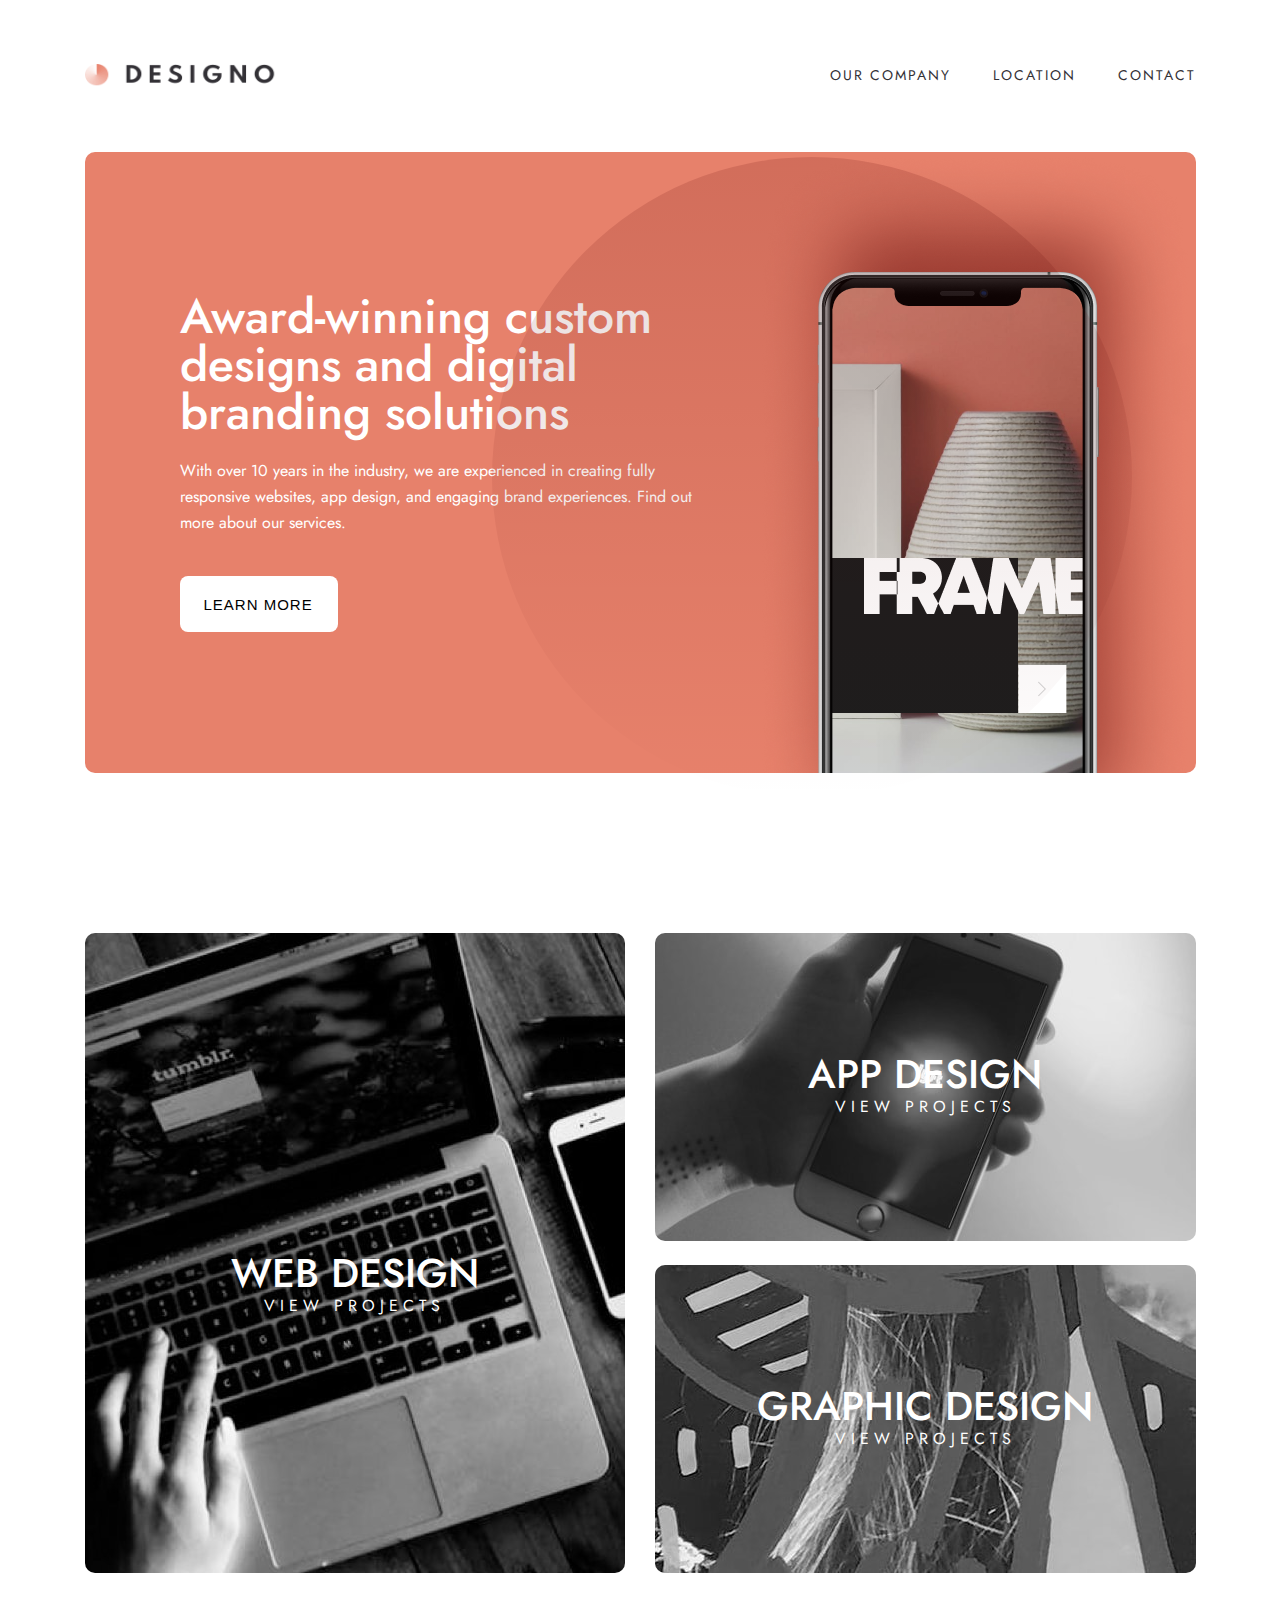
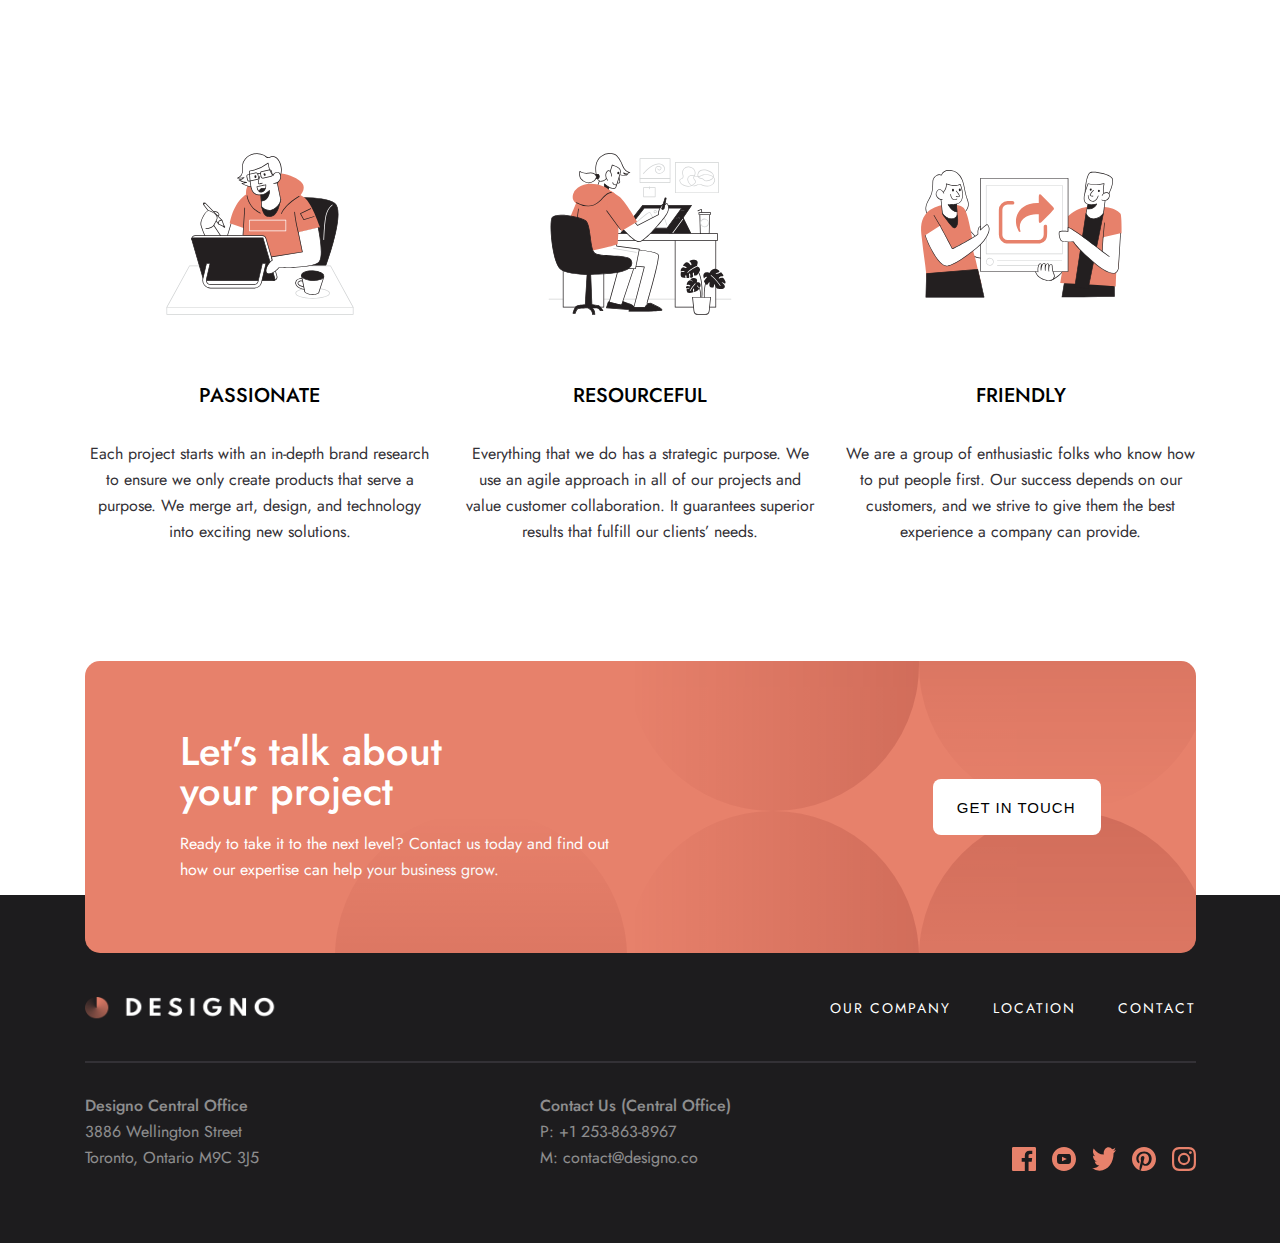
==== index.html @ fc9d99ac "some-changes" ====
<!DOCTYPE html>
<html lang="en">
  <head>
    <meta charset="UTF-8" />
    <meta name="viewport" content="width=device-width, initial-scale=1.0" />
    <title>Home</title>
    <link rel="stylesheet" href="./css/home.css" />
  </head>
  <body>
    <header>
      <nav>
        <div class="container">
          <div class="navigation">
            <img src="./images/shared/desktop/logo-dark.png" alt="logo" />
            <ul class="menu">
              <li><a href="./pages/about.html">our company</a></li>
              <li><a href="./pages/location.html">location</a></li>
              <li><a href="./pages/contact.html">contact</a></li>
            </ul>
          </div>
        </div>
      </nav>
      <div class="container">
        <div class="award-winning-main">
          <div class="award-winning-main-title">
            <h1>Award-winning custom designs and digital branding solutions</h1>
            <p>
              With over 10 years in the industry, we are experienced in creating
              fully responsive websites, app design, and engaging brand
              experiences. Find out more about our services.
            </p>
            <div class="button">
              <button class="btn btn-on-dark">Learn More</button>
            </div>
          </div>
          <img src="./images/home/phone-img.png" alt="phone" />
          <img
            class="circle"
            src="./images/home/desktop/bg-pattern-hero-home.svg"
            alt="img"
          />
        </div>
      </div>
    </header>
    <main>
      <section>
        <div class="container">
          <div class="design-main">
            <div class="web-design">
              <h2>WEB DESIGN</h2>
              <p>VIEW PROJECTS</p>
            </div>
            <div class="app-fraphic-design">
              <div class="app-design">
                <h2>APP DESIGN</h2>
                <p>VIEW PROJECTS</p>
              </div>
              <div class="graphic-design">
                <h2>GRAPHIC DESIGN</h2>
                <p>VIEW PROJECTS</p>
              </div>
            </div>
          </div>
        </div>
      </section>
      <section>
        <div class="container">
          <div class="passionate-resourceful-frendly-main">
            <div class="passionate-resourceful-frendly">
              <img
                src="./images/home/desktop/illustration-passionate.svg"
                alt="passionate"
              />
              <h3>PASSIONATE</h3>
              <p>
                Each project starts with an in-depth brand research to ensure we
                only create products that serve a purpose. We merge art, design,
                and technology into exciting new solutions.
              </p>
            </div>
            <div class="passionate-resourceful-frendly">
              <img
                src="./images/home/desktop/illustration-resourceful.svg"
                alt="passionate"
              />
              <h3>RESOURCEFUL</h3>
              <p>
                Everything that we do has a strategic purpose. We use an agile
                approach in all of our projects and value customer
                collaboration. It guarantees superior results that fulfill our
                clients’ needs.
              </p>
            </div>
            <div class="passionate-resourceful-frendly">
              <img
                src="./images/home/desktop/illustration-friendly.svg"
                alt="passionate"
              />
              <h3>FRIENDLY</h3>
              <p>
                We are a group of enthusiastic folks who know how to put people
                first. Our success depends on our customers, and we strive to
                give them the best experience a company can provide.
              </p>
            </div>
          </div>
        </div>
      </section>
    </main>
    <footer>
      <div class="container">
        <div class="footer-all">
          <div class="lets-talk-main">
            <div class="lets-talk-title">
              <h2>Let’s talk about your project</h2>
              <p>
                Ready to take it to the next level? Contact us today and find
                out how our expertise can help your business grow.
              </p>
            </div>
            <div class="lets-talk-btn">
              <button class="btn btn-on-dark">Get in touch</button>
            </div>
            <img
              class="footer-bg-img"
              src="./images/shared/desktop/bg-pattern-call-to-action.svg"
              alt="bg-pattern-call-to-action"
            />
          </div>
          <div class="designo-main">
            <div class="designo">
              <img src="./images/shared/desktop/logo-light.png" alt="designo" />
              <ul class="menu-footer">
                <li><a href="./pages/about.html">our company</a></li>
                <li><a href="./pages/location.html">location</a></li>
                <li><a href="./pages/contact.html">contact</a></li>
              </ul>
            </div>
            <span class="line"></span>
            <div class="nav-footer">
              <div class="address">
                <h4>Designo Central Office</h4>
                <p>3886 Wellington Street</p>
                <p>Toronto, Ontario M9C 3J5</p>
              </div>
              <div class="contact">
                <h4>Contact Us (Central Office)</h4>
                <p>P: +1 253-863-8967</p>
                <p>M: contact@designo.co</p>
              </div>
              <div class="web-sites">
                <img
                  src="./images/shared/desktop/icon-facebook.svg"
                  alt="icon-facebook"
                />
                <img
                  src="./images/shared/desktop/icon-youtube.svg"
                  alt="icon-instagram"
                />
                <img
                  src="./images/shared/desktop/icon-twitter.svg"
                  alt="icon-instagram"
                />
                <img
                  src="./images/shared/desktop/icon-pinterest.svg"
                  alt="icon-instagram"
                />
                <img
                  src="./images/shared/desktop/icon-instagram.svg"
                  alt="icon-instagram"
                />
              </div>
            </div>
          </div>
        </div>
      </div>
    </footer>
  </body>
</html>
---- css/home.css ----
@import "../css/navigation.css";
@import "../css/global.css";
@import "./button.css";
@import "./footer.css";
.award-winning-main {
  display: flex;
  justify-content: space-between;
  align-items: center;
  background-color: var(--peach-color);
  border-radius: 10px;
  position: relative;
  background-repeat: no-repeat;
  margin-bottom: 16rem;
  padding-left: 9.5rem;
}
.circle {
  position: absolute;
  left: 40.7rem;
  top: 5px;
}
.award-winning-main h1 {
  font-size: var(--h1-fs);
  line-height: var(--h1-2-ln);
  color: var(--white-color);
}
.award-winning-main p {
  font-size: var(--p-fs);
  line-height: var(--p-ln);
  width: 54rem;

  padding-top: 2.1rem;
  color: var(--white-color);
}
.button {
  padding-top: 4rem;
}
.design-main {
  display: flex;
  gap: 3rem;
}
.web-design,
.app-design,
.graphic-design {
  text-align: center;
  color: var(--white-color);
  border-radius: 10px;
  width: 54.1rem;
}

.app-fraphic-design {
  display: flex;
  flex-direction: column;
  gap: 2.4rem;
}
.web-design {
  background-image: url(../images/home/desktop//image-web-design-large.jpg);
  height: 64rem;
}
.web-design h2 {
  padding-top: 32rem;
}

.web-design h2,
.app-design h2,
.graphic-design h2 {
  font-size: var(--h2-fs);
  line-height: var(--h1-2-ln);
}
.app-design,
.graphic-design {
  display: flex;
  flex-direction: column;
  justify-content: center;
}

.web-design p,
.app-design p,
.graphic-design p {
  font-size: var(--p-fs);
  line-height: var(--p-ln);
  letter-spacing: var(--h3-ls);
}
.app-design {
  height: 30.8rem;
  background-image: url(../images/home/desktop/image-app-design.jpg);
}
.graphic-design {
  background-image: url(../images/home/desktop/image-graphic-design.jpg);
  height: 30.8rem;
}
.passionate-resourceful-frendly-main {
  display: flex;
  align-items: center;
  justify-content: space-between;
  padding-top: 16rem;
}
.passionate-resourceful-frendly {
  display: flex;
  flex-direction: column;
  align-items: center;
  text-align: center;
  max-width: 35rem;
}
.passionate-resourceful-frendly h3 {
  font-size: var(--h3-fs);
  line-height: 2.6rem;
  padding-top: 4.8rem;
  padding-bottom: 3.2rem;
  text-transform: uppercase;
}
.passionate-resourceful-frendly p {
  font-size: var(--p-fs);
  line-height: var(--p-ln);
  color: var(--dark-gray);
}
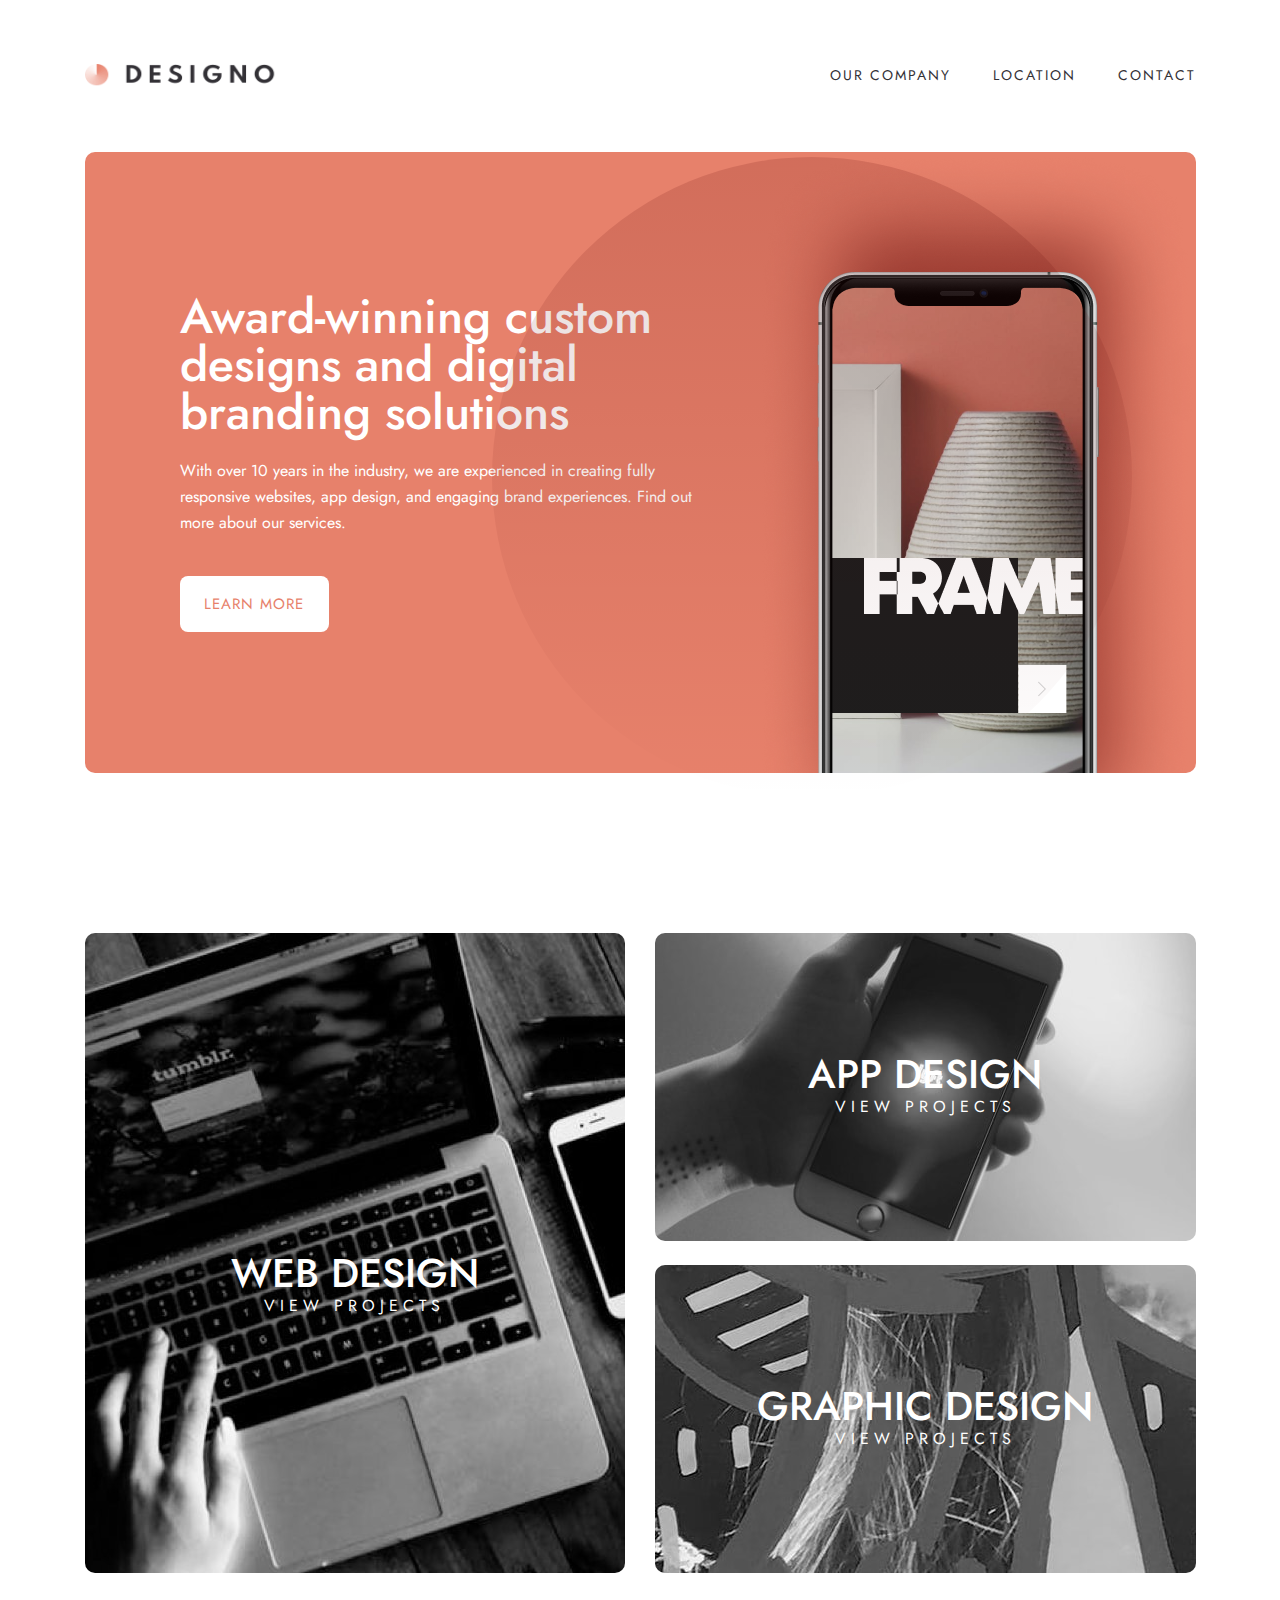
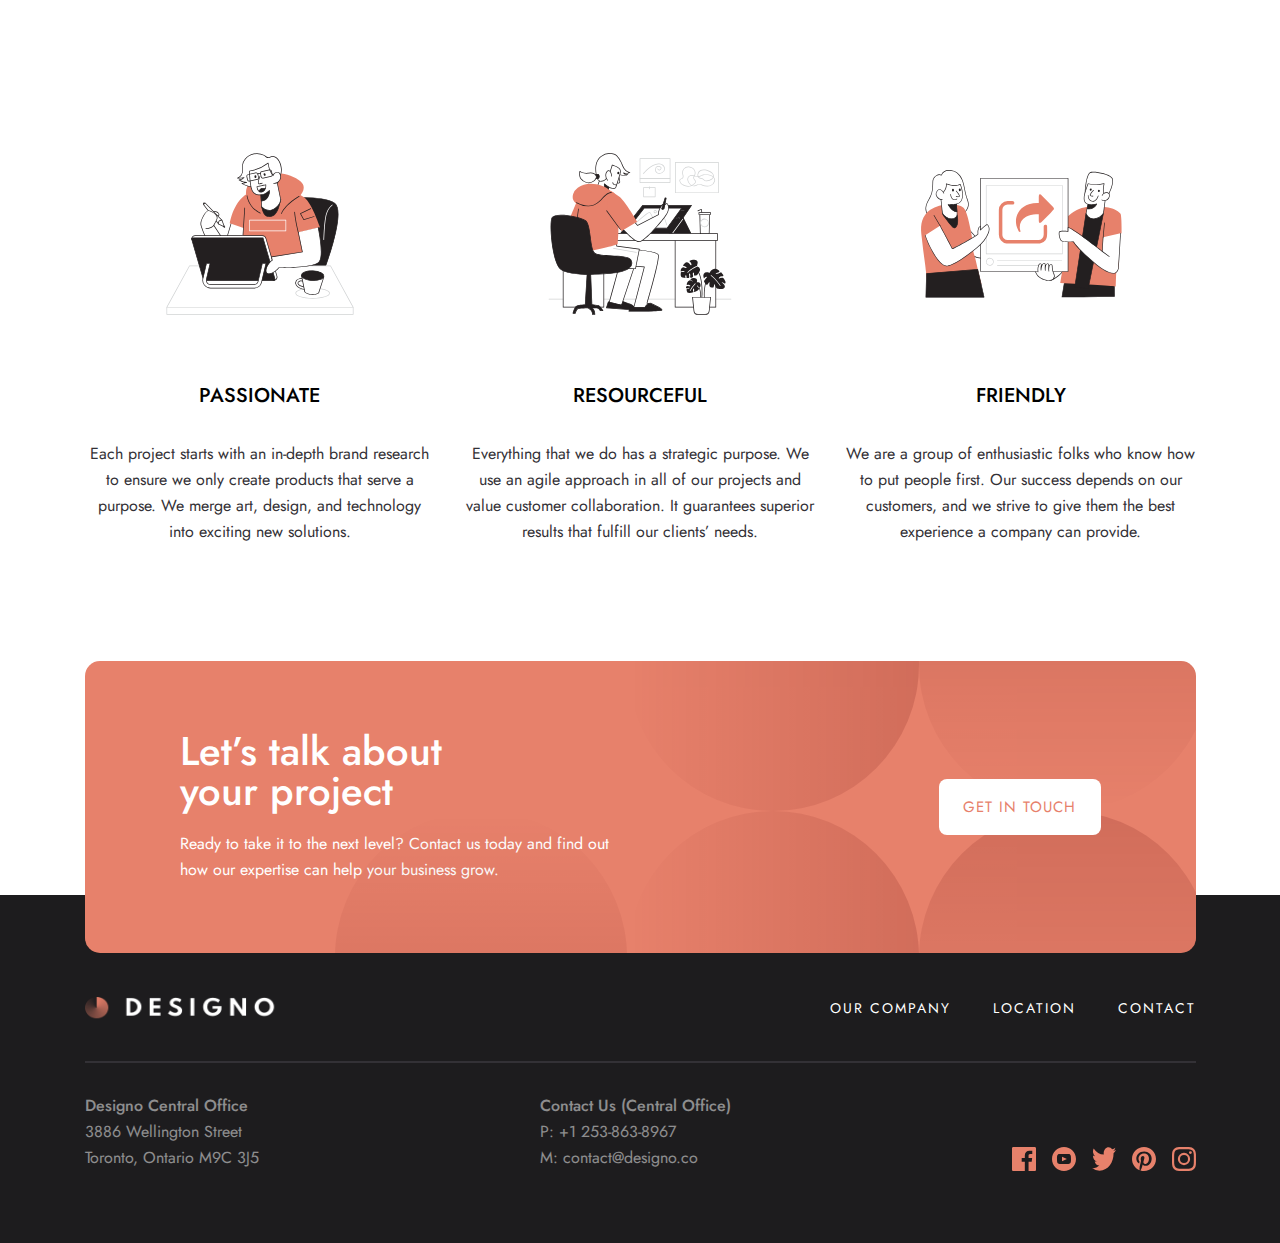
==== commit 93f6f11b: "a href edded" ====
--- a/index.html
+++ b/index.html
@@ -30,7 +30,7 @@
               experiences. Find out more about our services.
             </p>
             <div class="button">
-              <button class="btn btn-on-dark">Learn More</button>
+              <a href="#" class="btn btn-on-dark">Learn More</a>
             </div>
           </div>
           <img src="./images/home/phone-img.png" alt="phone" />
@@ -119,7 +119,7 @@
               </p>
             </div>
             <div class="lets-talk-btn">
-              <button class="btn btn-on-dark">Get in touch</button>
+              <a href="#" class="btn btn-on-dark">Get in touch</a>
             </div>
             <img
               class="footer-bg-img"
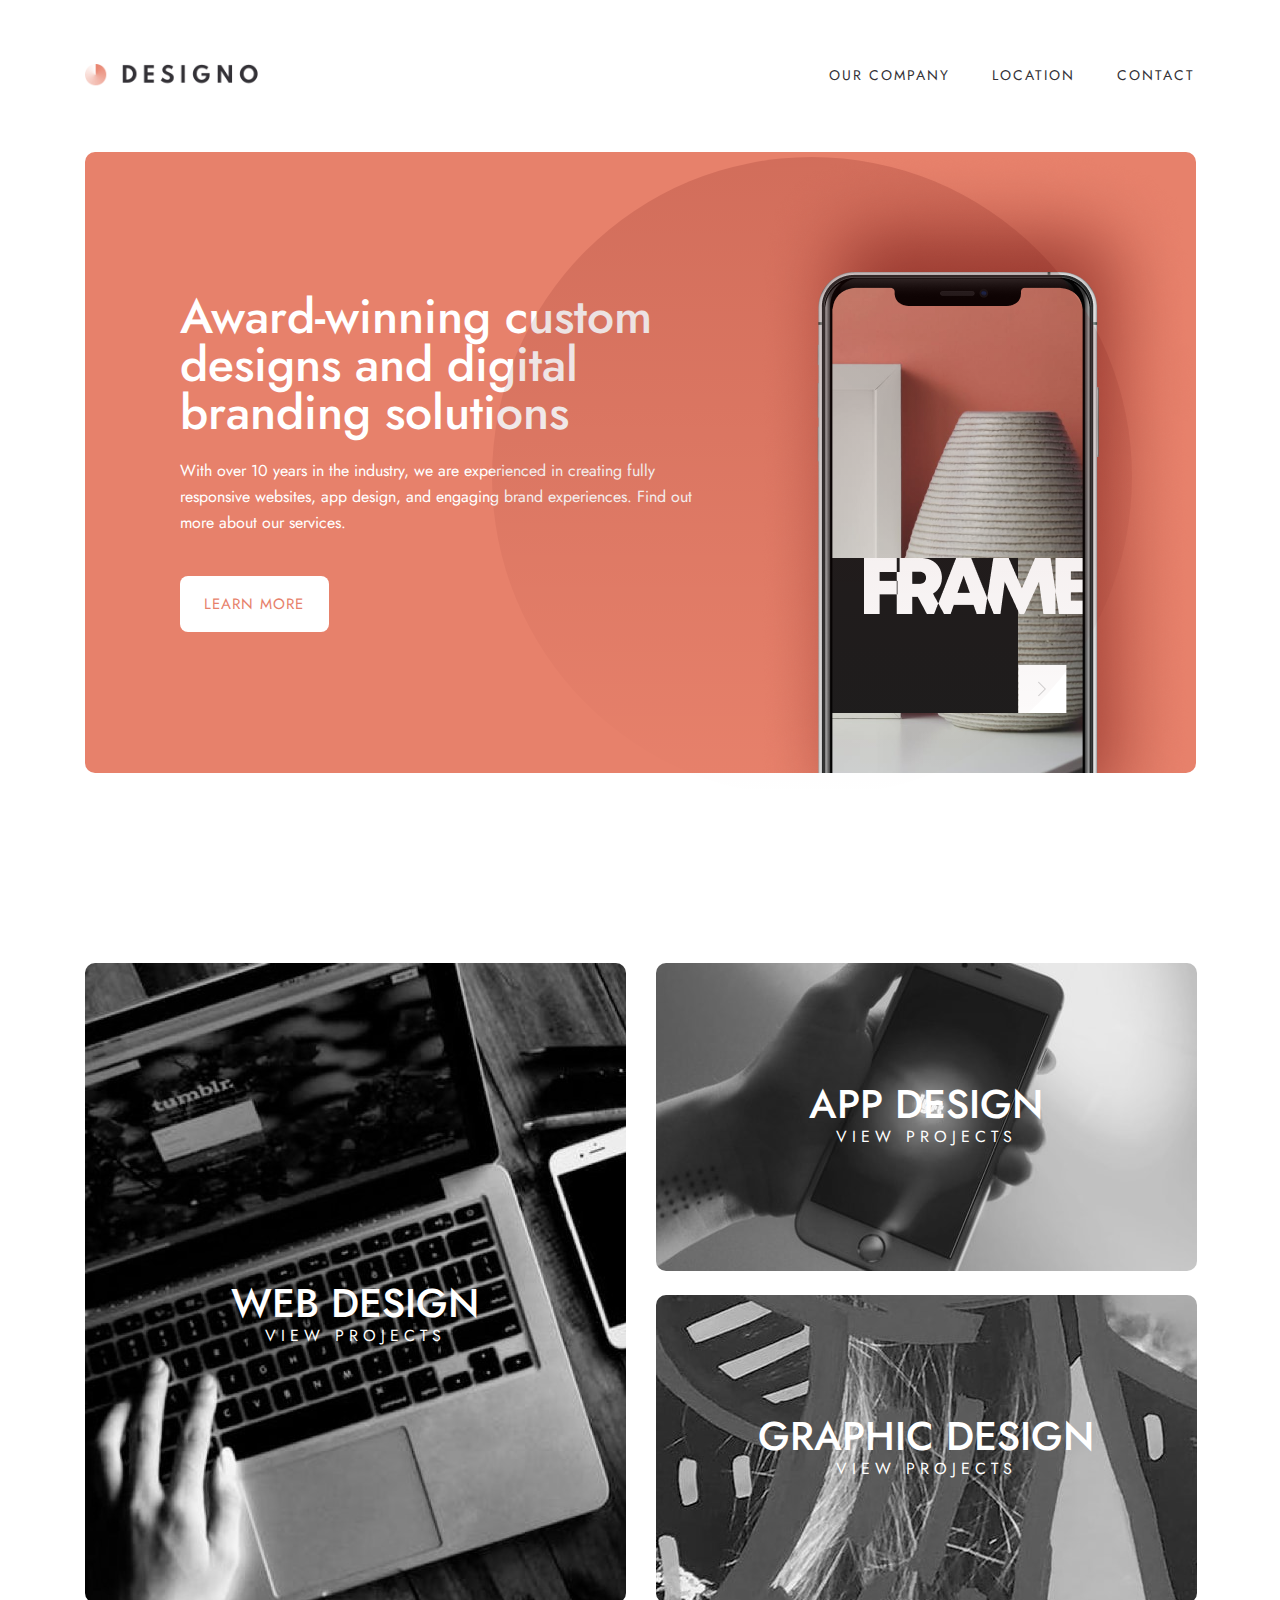
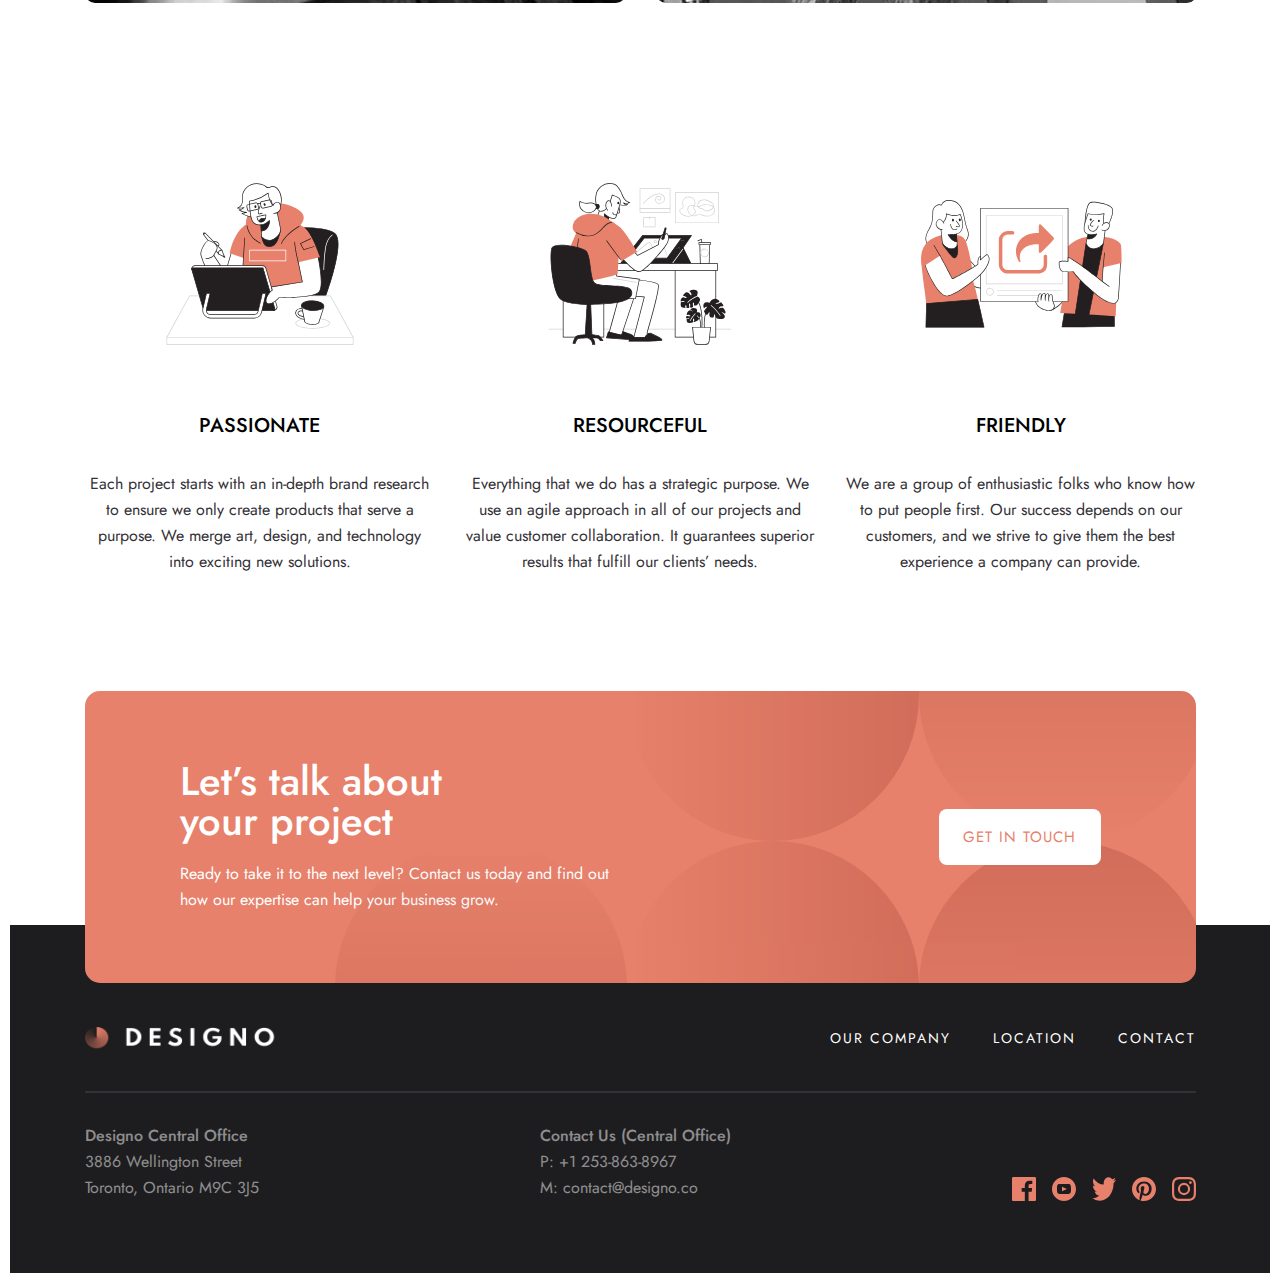
==== commit 207b5cd4: "new-add-responsive" ====
--- a/index.html
+++ b/index.html
@@ -4,6 +4,13 @@
     <meta charset="UTF-8" />
     <meta name="viewport" content="width=device-width, initial-scale=1.0" />
     <title>Home</title>
+    <link rel="apple-touch-icon" sizes="180x180" href="/apple-touch-icon.png">
+<link rel="icon" type="image/png" sizes="32x32" href="/favicon-32x32.png">
+<link rel="icon" type="image/png" sizes="16x16" href="/favicon-16x16.png">
+<link rel="manifest" href="/site.webmanifest">
+<link rel="mask-icon" href="/safari-pinned-tab.svg" color="#00a5d4">
+<meta name="msapplication-TileColor" content="#00a300">
+<meta name="theme-color" content="#ffffff">
     <link rel="stylesheet" href="./css/home.css" />
   </head>
   <body>
@@ -12,11 +19,13 @@
         <div class="container">
           <div class="navigation">
             <img src="./images/shared/desktop/logo-dark.png" alt="logo" />
+            <a href="./menu.html"> <img class="icon-hamburger" src="./images/shared/mobile/icon-hamburger.svg" alt="icon-hamburger"></a>
             <ul class="menu">
               <li><a href="./pages/about.html">our company</a></li>
               <li><a href="./pages/location.html">location</a></li>
               <li><a href="./pages/contact.html">contact</a></li>
             </ul>
+         
           </div>
         </div>
       </nav>
@@ -44,12 +53,12 @@
     </header>
     <main>
       <section>
-        <div class="container">
+        <a href="./pages/web-design.html"><div class="container">
           <div class="design-main">
             <div class="web-design">
               <h2>WEB DESIGN</h2>
               <p>VIEW PROJECTS</p>
-            </div>
+            </div></a>
             <div class="app-fraphic-design">
               <div class="app-design">
                 <h2>APP DESIGN</h2>
@@ -71,19 +80,20 @@
                 src="./images/home/desktop/illustration-passionate.svg"
                 alt="passionate"
               />
-              <h3>PASSIONATE</h3>
+            <div class="for-tablat-diiv">  <h3>PASSIONATE</h3>
               <p>
                 Each project starts with an in-depth brand research to ensure we
                 only create products that serve a purpose. We merge art, design,
                 and technology into exciting new solutions.
               </p>
             </div>
+            </div>
             <div class="passionate-resourceful-frendly">
               <img
                 src="./images/home/desktop/illustration-resourceful.svg"
                 alt="passionate"
               />
-              <h3>RESOURCEFUL</h3>
+              <div class="for-tablat-diiv"><h3>RESOURCEFUL</h3>
               <p>
                 Everything that we do has a strategic purpose. We use an agile
                 approach in all of our projects and value customer
@@ -91,17 +101,18 @@
                 clients’ needs.
               </p>
             </div>
+            </div>
             <div class="passionate-resourceful-frendly">
               <img
                 src="./images/home/desktop/illustration-friendly.svg"
                 alt="passionate"
               />
-              <h3>FRIENDLY</h3>
+              <div class="for-tablat-diiv"> <h3>FRIENDLY</h3>
               <p>
                 We are a group of enthusiastic folks who know how to put people
                 first. Our success depends on our customers, and we strive to
                 give them the best experience a company can provide.
-              </p>
+              </p></div>
             </div>
           </div>
         </div>
--- a/css/home.css
+++ b/css/home.css
@@ -38,6 +38,7 @@
   display: flex;
   gap: 3rem;
 }
+
 .web-design,
 .app-design,
 .graphic-design {
@@ -113,3 +114,153 @@
   line-height: var(--p-ln);
   color: var(--dark-gray);
 }
+.icon-hamburger {
+  display: none;
+}
+
+/* tablet uchun responsive */
+
+@media screen and (max-width: 1049px) {
+  .award-winning-main {
+    flex-direction: column;
+    padding: 0;
+    text-align: center;
+    overflow: hidden;
+  }
+  .button {
+    position: relative;
+    z-index: 1;
+  }
+  .award-winning-main h1 {
+    max-width: 57.3rem;
+    width: 100%;
+    padding-top: 6rem;
+  }
+  .circle {
+    left: 45.7rem;
+    top: 109px;
+  }
+  .award-winning-main p {
+    max-width: 57.3rem;
+    /* width: 80%; */
+    text-align: center;
+  }
+  .award-winning-main img:first-of-type {
+    margin-bottom: -15rem;
+  }
+  .design-main {
+    flex-direction: column;
+    align-items: center;
+    margin: 0 auto;
+  }
+  .web-design,
+  .app-design,
+  .graphic-design {
+    background-image: url(../images/home/tablet/image-web-design.jpg);
+    background-repeat: no-repeat;
+    /* max-width: 68.9em; */
+    max-height: 20rem;
+    /* width: 100%; */
+    display: flex;
+    flex-direction: column;
+    justify-content: center;
+  }
+  .web-design h2 {
+    padding-top: 0;
+    text-align: center;
+  }
+  .app-design {
+    background-image: url(../images/home/tablet/image-app-design.jpg);
+  }
+  .graphic-design {
+    background-image: url(../images/home/tablet/image-graphic-design.jpg);
+  }
+}
+/* tablet uchun davomi */
+@media screen and (max-width: 850px) {
+  .lets-talk-main {
+    flex-direction: column;
+    text-align: center;
+    justify-content: center;
+  }
+  .lets-talk-title h2 {
+    max-width: 100%;
+    padding-top: 5.7rem;
+  }
+  .lets-talk-title p {
+    padding-bottom: 3.2rem;
+  }
+  .passionate-resourceful-frendly-main {
+    flex-direction: column;
+    justify-content: center;
+  }
+  .passionate-resourceful-frendly {
+    flex-direction: row;
+    max-width: 100%;
+  }
+  .for-tablat-diiv {
+    display: flex;
+    flex-direction: column;
+    justify-content: left;
+    text-align: left;
+    padding-left: 4.8rem;
+    max-width: 43.84rem;
+    width: 100%;
+  }
+}
+/* mobile uchun */
+@media screen and (max-width: 700px) {
+  .lets-talk-btn {
+    padding-bottom: 6.4rem;
+  }
+}
+@media screen and (max-width: 600px) {
+  .award-winning-main h1 {
+    font-size: 3.2rem;
+    line-height: 3.6rem;
+    max-width: 32.8rem;
+    margin: 0 auto;
+  }
+  .award-winning-main p {
+    max-width: 32.7rem;
+  }
+  .menu {
+    display: none;
+  }
+  .icon-hamburger {
+    display: inline;
+  }
+  .navigation img {
+    width: auto;
+  }
+  .passionate-resourceful-frendly {
+    flex-direction: column;
+  }
+  .for-tablat-diiv {
+    justify-content: center;
+    text-align: center;
+  }
+  .designo {
+    flex-direction: column;
+  }
+  .menu-footer {
+    flex-direction: column;
+    padding-top: 2rem;
+  }
+  .lets-talk-main {
+    margin-bottom: 54.2rem;
+  }
+  .nav-footer {
+    justify-content: center;
+    align-items: center;
+    flex-direction: column;
+    gap: 4rem;
+  }
+}
+
+@media screen and (max-width: 380px) {
+  .circle {
+    left: 0.7rem;
+    top: 5.9rem;
+  }
+}
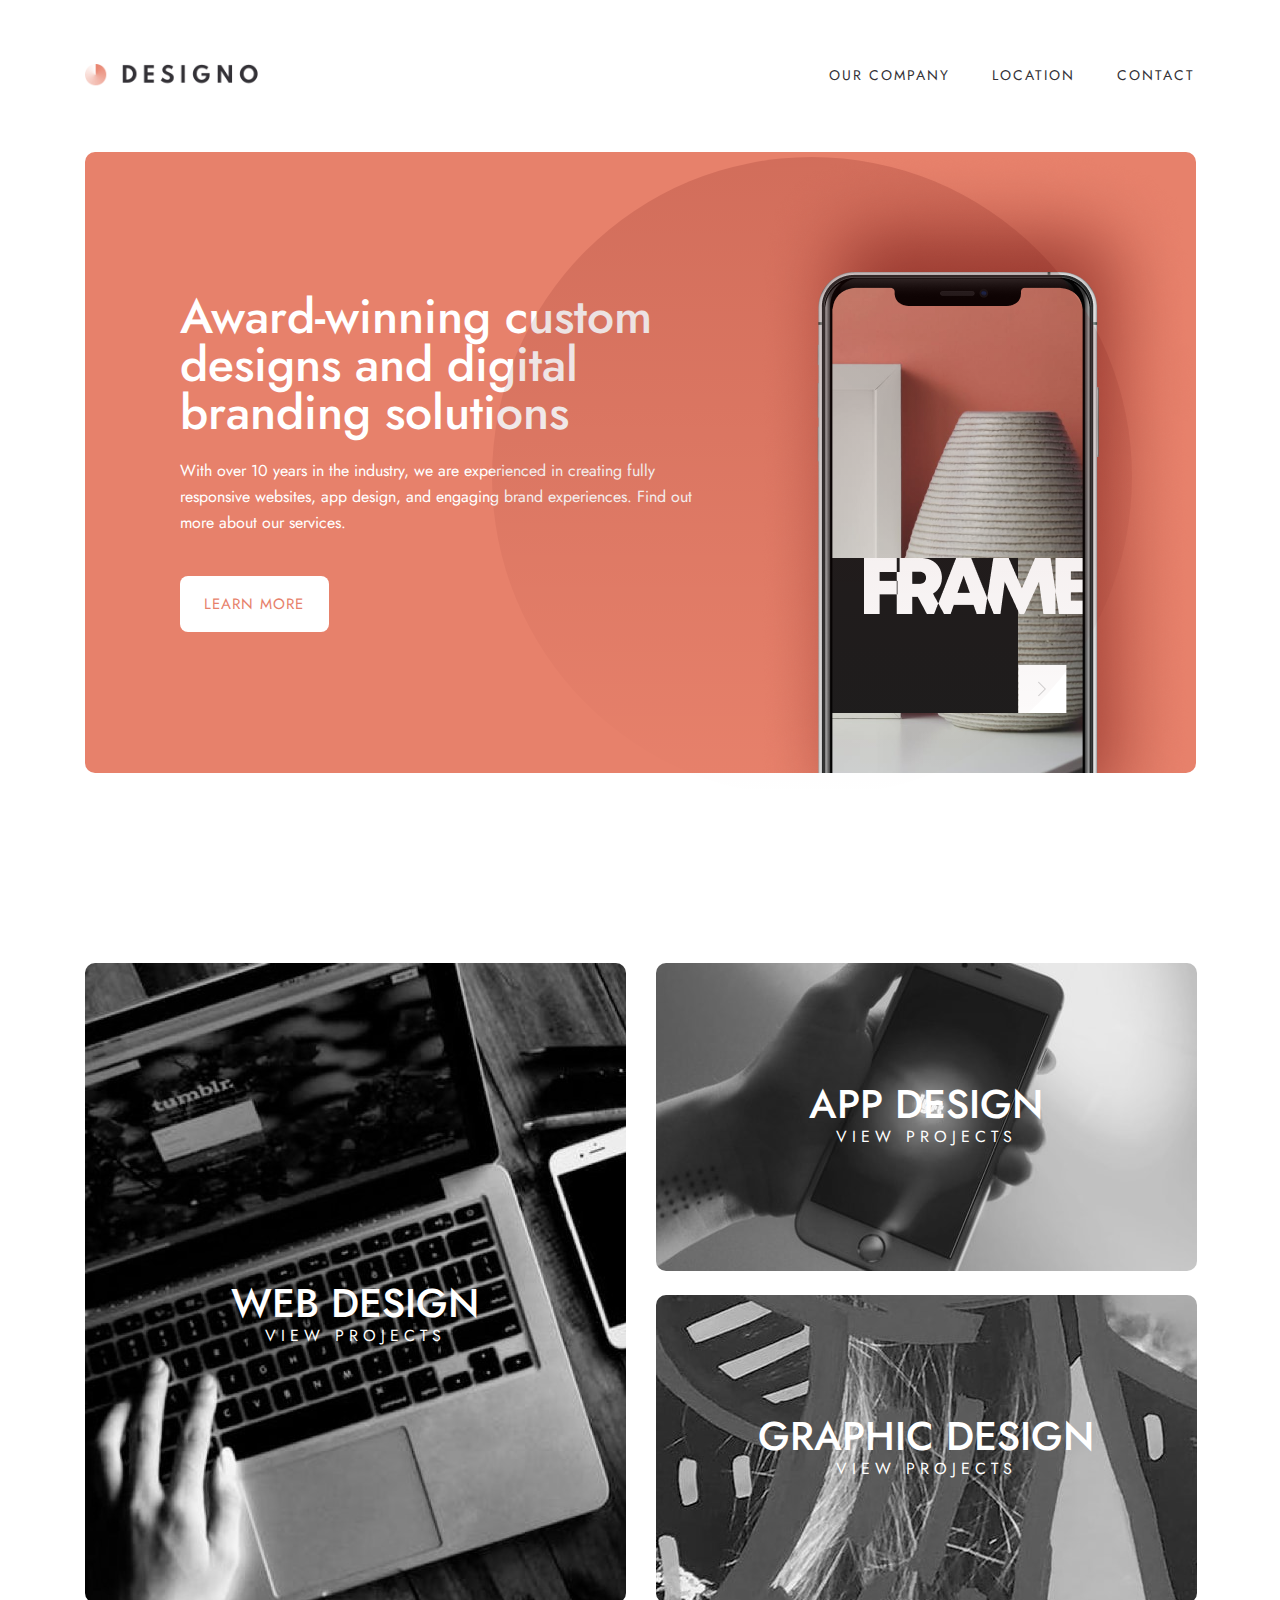
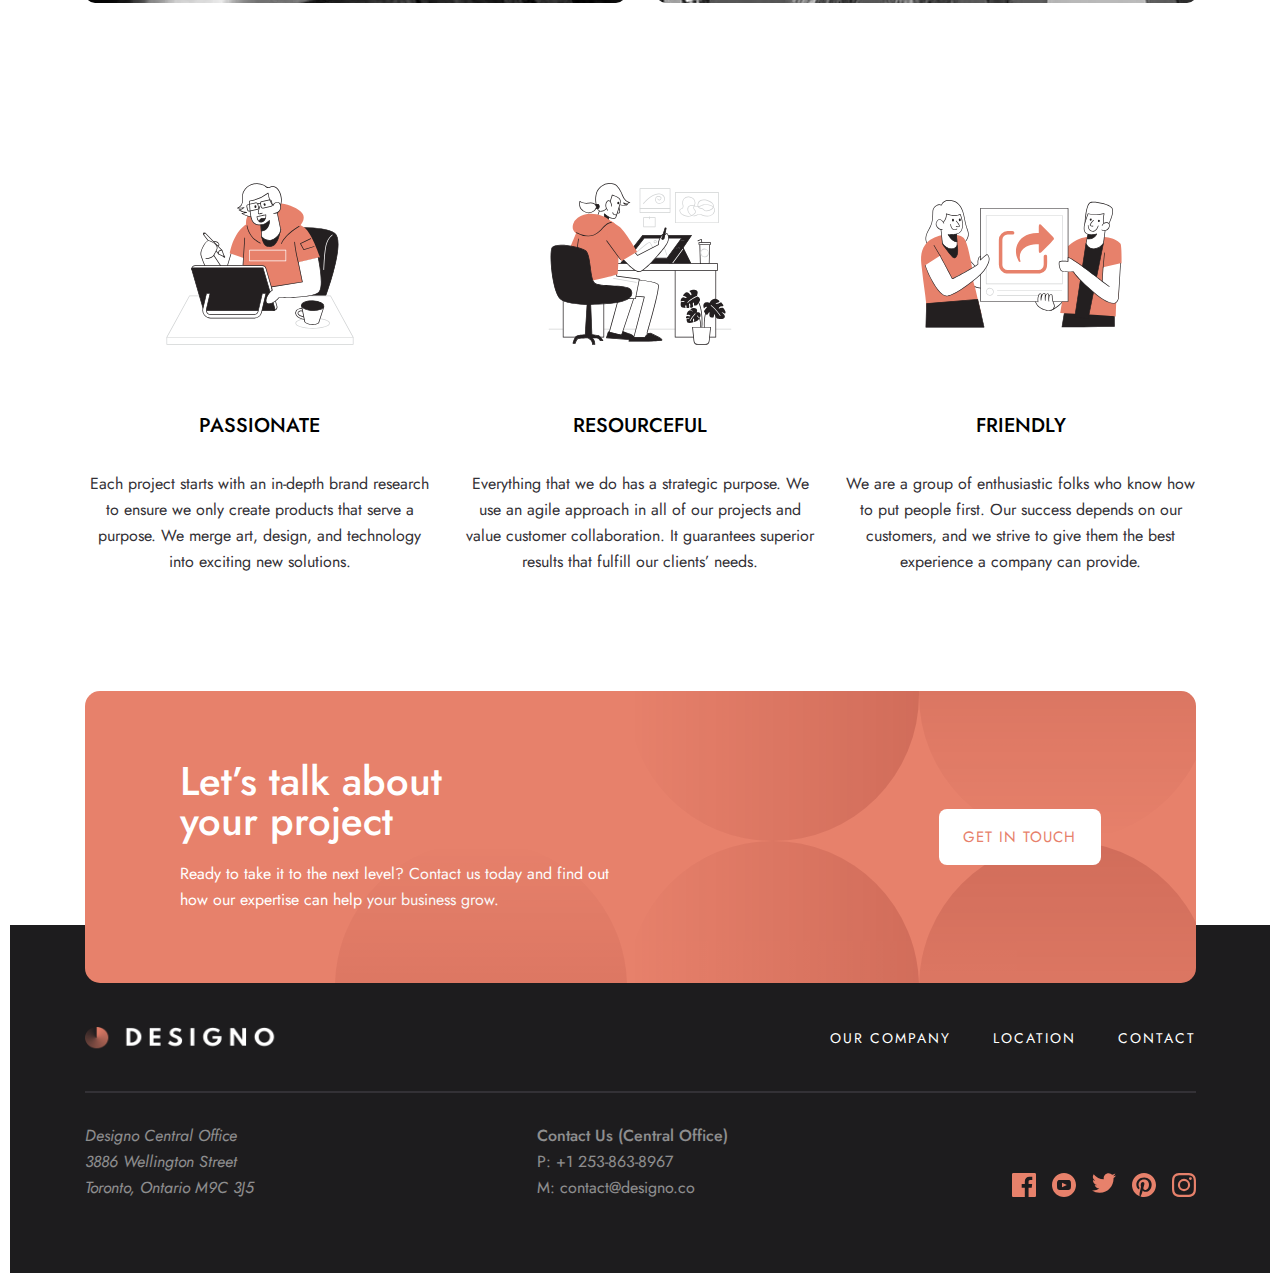
==== commit 899d438a: "new adds" ====
--- a/index.html
+++ b/index.html
@@ -14,9 +14,12 @@
     <link rel="stylesheet" href="./css/home.css" />
   </head>
   <body>
+    <script ></script>
+  
     <header>
       <nav>
         <div class="container">
+      
           <div class="navigation">
             <img src="./images/shared/desktop/logo-dark.png" alt="logo" />
             <a href="./menu.html"> <img class="icon-hamburger" src="./images/shared/mobile/icon-hamburger.svg" alt="icon-hamburger"></a>
@@ -149,37 +152,43 @@
             </div>
             <span class="line"></span>
             <div class="nav-footer">
-              <div class="address">
+              <address class="address">
                 <h4>Designo Central Office</h4>
                 <p>3886 Wellington Street</p>
                 <p>Toronto, Ontario M9C 3J5</p>
-              </div>
+              </address>
               <div class="contact">
                 <h4>Contact Us (Central Office)</h4>
-                <p>P: +1 253-863-8967</p>
-                <p>M: contact@designo.co</p>
+                <a href="tel:+12538638967">P: +1 253-863-8967</a>
+                <a href="mailto:contact@designo.co">M: contact@designo.co</a>
               </div>
               <div class="web-sites">
-                <img
-                  src="./images/shared/desktop/icon-facebook.svg"
-                  alt="icon-facebook"
-                />
-                <img
-                  src="./images/shared/desktop/icon-youtube.svg"
-                  alt="icon-instagram"
-                />
-                <img
-                  src="./images/shared/desktop/icon-twitter.svg"
-                  alt="icon-instagram"
-                />
-                <img
-                  src="./images/shared/desktop/icon-pinterest.svg"
-                  alt="icon-instagram"
-                />
-                <img
-                  src="./images/shared/desktop/icon-instagram.svg"
-                  alt="icon-instagram"
-                />
+                <a href="https://www.facebook.com">
+                  <img
+                    src="./images/shared/desktop/icon-facebook.svg"
+                    alt="icon-facebook"
+                /></a>
+                <a href="https://www.youtube.com">
+                  <img
+                    src="./images/shared/desktop/icon-youtube.svg"
+                    alt="icon-instagram"
+                /></a>
+                <a href="https://www.twitter.com">
+                  <img
+                    src="./images/shared/desktop/icon-twitter.svg"
+                    alt="icon-instagram"
+                /></a>
+                <a href="https://www.pinterest.com">
+                  <img
+                    src="./images/shared/desktop/icon-pinterest.svg"
+                    alt="icon-instagram"
+                /></a>
+                <a href="https://www.instagram.com">
+                  <img
+                    src="./images/shared/desktop/icon-instagram.svg"
+                    alt="icon-instagram"
+                /></a>
+                
               </div>
             </div>
           </div>
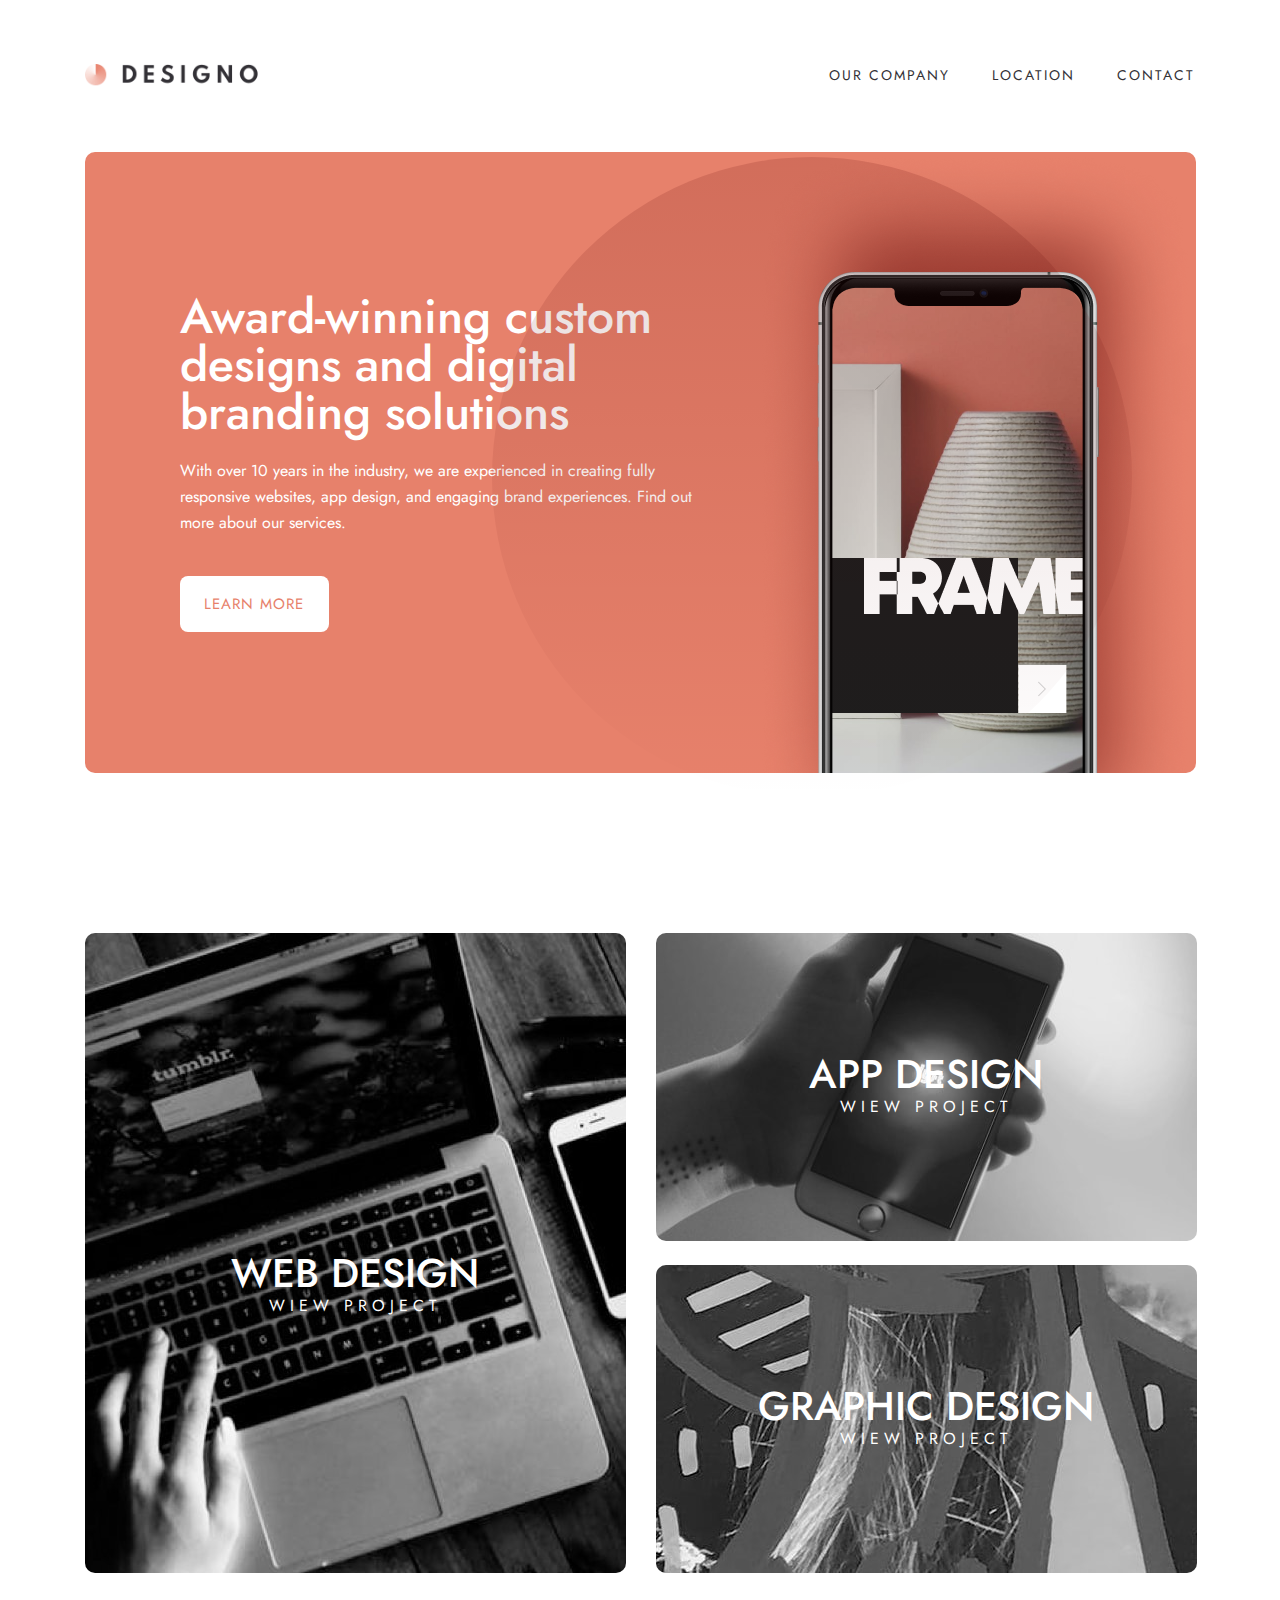
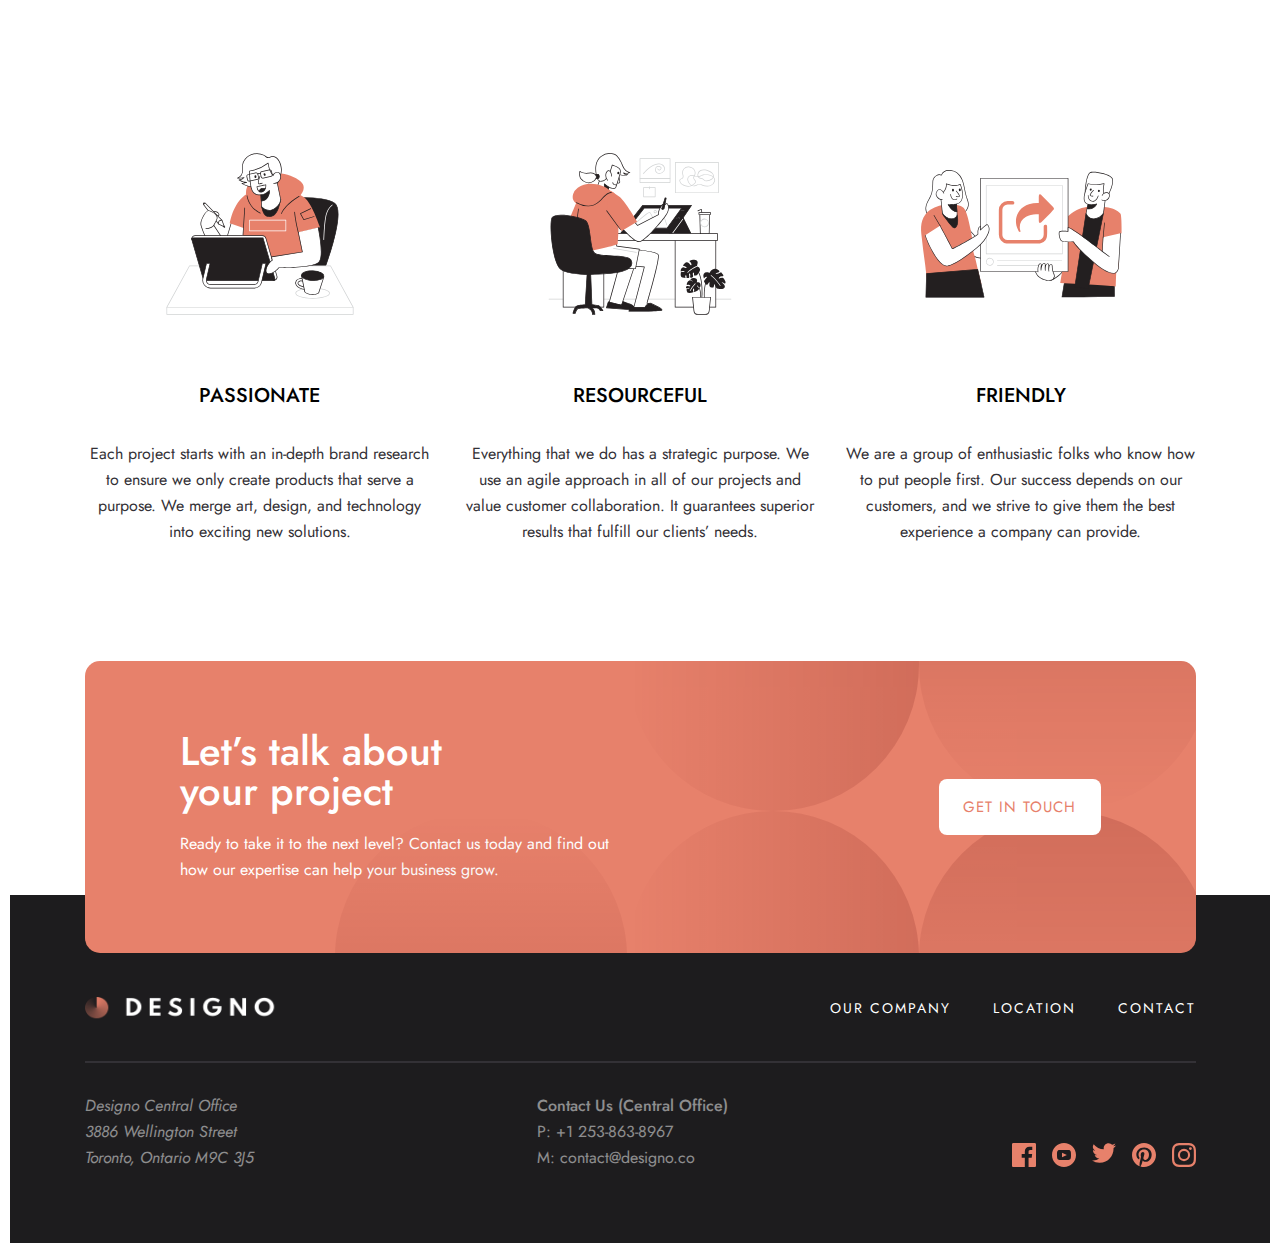
==== commit 8b58c2f5: "litte adds" ====
--- a/index.html
+++ b/index.html
@@ -4,31 +4,34 @@
     <meta charset="UTF-8" />
     <meta name="viewport" content="width=device-width, initial-scale=1.0" />
     <title>Home</title>
-    <link rel="apple-touch-icon" sizes="180x180" href="/apple-touch-icon.png">
-<link rel="icon" type="image/png" sizes="32x32" href="/favicon-32x32.png">
-<link rel="icon" type="image/png" sizes="16x16" href="/favicon-16x16.png">
-<link rel="manifest" href="/site.webmanifest">
-<link rel="mask-icon" href="/safari-pinned-tab.svg" color="#00a5d4">
-<meta name="msapplication-TileColor" content="#00a300">
-<meta name="theme-color" content="#ffffff">
+    <link rel="apple-touch-icon" sizes="180x180" href="/apple-touch-icon.png" />
+    <link rel="icon" type="image/png" sizes="32x32" href="/favicon-32x32.png" />
+    <link rel="icon" type="image/png" sizes="16x16" href="/favicon-16x16.png" />
+    <link rel="manifest" href="/site.webmanifest" />
+    <link rel="mask-icon" href="/safari-pinned-tab.svg" color="#00a5d4" />
+    <meta name="msapplication-TileColor" content="#00a300" />
+    <meta name="theme-color" content="#ffffff" />
     <link rel="stylesheet" href="./css/home.css" />
   </head>
   <body>
-    <script ></script>
-  
+    <script></script>
+
     <header>
       <nav>
         <div class="container">
-      
           <div class="navigation">
             <img src="./images/shared/desktop/logo-dark.png" alt="logo" />
-            <a href="./menu.html"> <img class="icon-hamburger" src="./images/shared/mobile/icon-hamburger.svg" alt="icon-hamburger"></a>
+            <a href="./menu.html">
+              <img
+                class="icon-hamburger"
+                src="./images/shared/mobile/icon-hamburger.svg"
+                alt="icon-hamburger"
+            /></a>
             <ul class="menu">
               <li><a href="./pages/about.html">our company</a></li>
               <li><a href="./pages/location.html">location</a></li>
               <li><a href="./pages/contact.html">contact</a></li>
             </ul>
-         
           </div>
         </div>
       </nav>
@@ -56,21 +59,27 @@
     </header>
     <main>
       <section>
-        <a href="./pages/web-design.html"><div class="container">
+        <div class="container">
           <div class="design-main">
-            <div class="web-design">
-              <h2>WEB DESIGN</h2>
-              <p>VIEW PROJECTS</p>
-            </div></a>
+            <a href="./pages/web-design.html">
+              <div class="web-design">
+                <h2>WEB DESIGN</h2>
+                <p>WIEW PROJECT</p>
+              </div>
+            </a>
             <div class="app-fraphic-design">
-              <div class="app-design">
-                <h2>APP DESIGN</h2>
-                <p>VIEW PROJECTS</p>
-              </div>
-              <div class="graphic-design">
-                <h2>GRAPHIC DESIGN</h2>
-                <p>VIEW PROJECTS</p>
-              </div>
+              <a href="./pages/app-design.html">
+                <div class="app-design">
+                  <h2>APP DESIGN</h2>
+                  <p>WIEW PROJECT</p>
+                </div>
+              </a>
+              <a href="./pages/grapic-design.html">
+                <div class="graphic-design">
+                  <h2>GRAPHIC DESIGN</h2>
+                  <p>WIEW PROJECT</p>
+                </div>
+              </a>
             </div>
           </div>
         </div>
@@ -83,39 +92,43 @@
                 src="./images/home/desktop/illustration-passionate.svg"
                 alt="passionate"
               />
-            <div class="for-tablat-diiv">  <h3>PASSIONATE</h3>
-              <p>
-                Each project starts with an in-depth brand research to ensure we
-                only create products that serve a purpose. We merge art, design,
-                and technology into exciting new solutions.
-              </p>
-            </div>
+              <div class="for-tablat-diiv">
+                <h3>PASSIONATE</h3>
+                <p>
+                  Each project starts with an in-depth brand research to ensure
+                  we only create products that serve a purpose. We merge art,
+                  design, and technology into exciting new solutions.
+                </p>
+              </div>
             </div>
             <div class="passionate-resourceful-frendly">
               <img
                 src="./images/home/desktop/illustration-resourceful.svg"
                 alt="passionate"
               />
-              <div class="for-tablat-diiv"><h3>RESOURCEFUL</h3>
-              <p>
-                Everything that we do has a strategic purpose. We use an agile
-                approach in all of our projects and value customer
-                collaboration. It guarantees superior results that fulfill our
-                clients’ needs.
-              </p>
-            </div>
+              <div class="for-tablat-diiv">
+                <h3>RESOURCEFUL</h3>
+                <p>
+                  Everything that we do has a strategic purpose. We use an agile
+                  approach in all of our projects and value customer
+                  collaboration. It guarantees superior results that fulfill our
+                  clients’ needs.
+                </p>
+              </div>
             </div>
             <div class="passionate-resourceful-frendly">
               <img
                 src="./images/home/desktop/illustration-friendly.svg"
                 alt="passionate"
               />
-              <div class="for-tablat-diiv"> <h3>FRIENDLY</h3>
-              <p>
-                We are a group of enthusiastic folks who know how to put people
-                first. Our success depends on our customers, and we strive to
-                give them the best experience a company can provide.
-              </p></div>
+              <div class="for-tablat-diiv">
+                <h3>FRIENDLY</h3>
+                <p>
+                  We are a group of enthusiastic folks who know how to put
+                  people first. Our success depends on our customers, and we
+                  strive to give them the best experience a company can provide.
+                </p>
+              </div>
             </div>
           </div>
         </div>
@@ -188,7 +201,6 @@
                     src="./images/shared/desktop/icon-instagram.svg"
                     alt="icon-instagram"
                 /></a>
-                
               </div>
             </div>
           </div>
--- a/css/home.css
+++ b/css/home.css
@@ -88,6 +88,27 @@
 .graphic-design {
   background-image: url(../images/home/desktop/image-graphic-design.jpg);
   height: 30.8rem;
+}
+.app-design:hover {
+  background-image: linear-gradient(
+      rgba(244, 69, 5, 0.5),
+      rgba(241, 86, 20, 0.5)
+    ),
+    url(../images/home/desktop/image-app-design.jpg);
+}
+.web-design:hover {
+  background-image: linear-gradient(
+      rgba(244, 69, 5, 0.5),
+      rgba(241, 86, 20, 0.5)
+    ),
+    url(../images/home/desktop/image-web-design-large.jpg);
+}
+.graphic-design:hover {
+  background-image: linear-gradient(
+      rgba(244, 69, 5, 0.5),
+      rgba(241, 86, 20, 0.5)
+    ),
+    url(../images/home/desktop/image-graphic-design.jpg);
 }
 .passionate-resourceful-frendly-main {
   display: flex;
